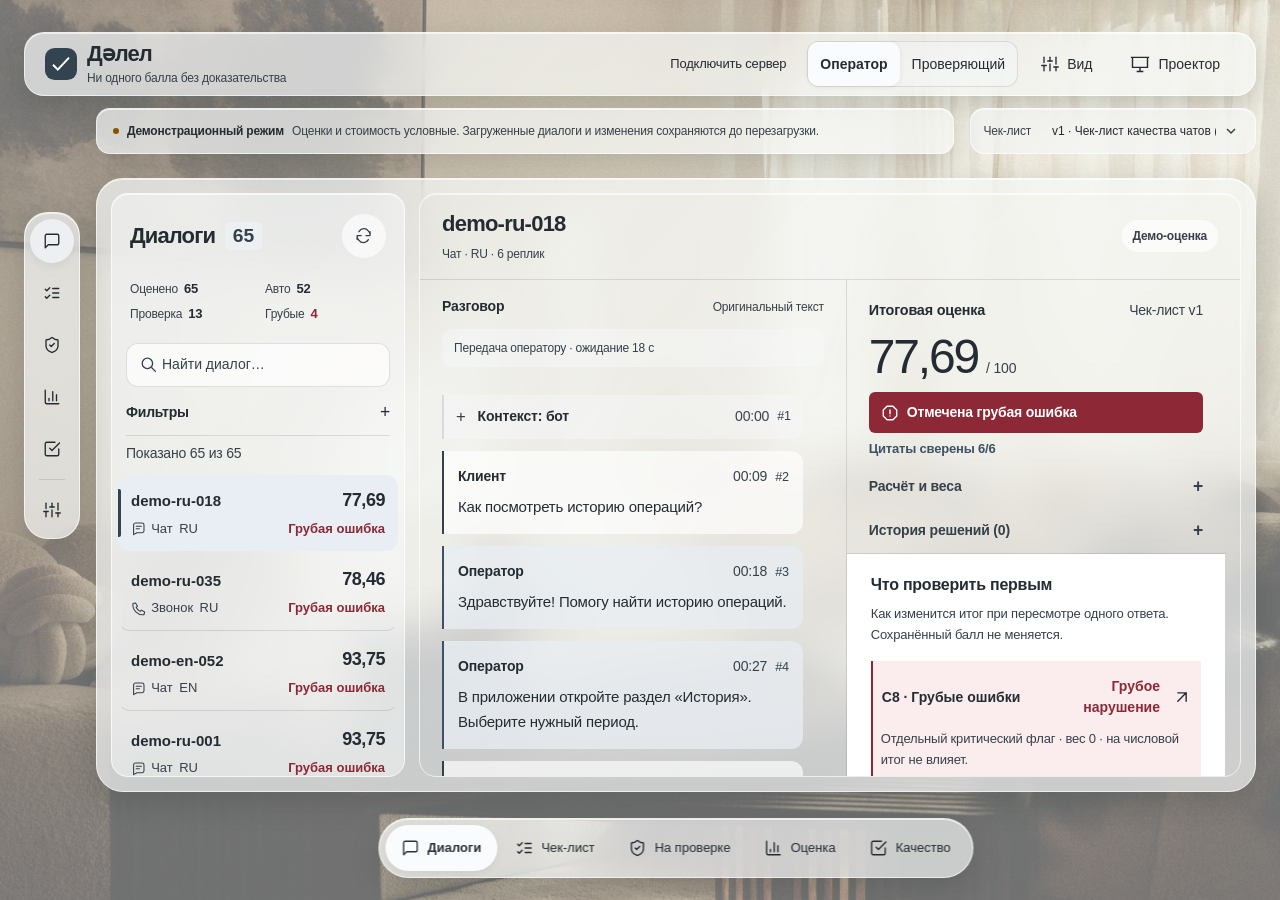
==== web/index.html @ 8ccd54e8 "Дәлел — публичный релиз CQA для Freedom Broker, команда −60HZ.  Co-Authored-By: Claude Opus 5.5 <nor" ====
<!doctype html>
<html lang="ru">
<head>
  <meta charset="utf-8">
  <meta name="viewport" content="width=device-width,initial-scale=1">
  <meta name="theme-color" content="#f4f6f8">
  <title>Дәлел — проверка диалогов</title>
  <link rel="icon" href="data:image/svg+xml,%3Csvg xmlns='http://www.w3.org/2000/svg' viewBox='0 0 32 32'%3E%3Crect width='32' height='32' rx='8' fill='%23334450'/%3E%3Cpath d='M8 16l5 5L24 10' fill='none' stroke='%23ffffff' stroke-width='3'/%3E%3C/svg%3E">
  <link rel="stylesheet" href="./app.css">
  <link rel="stylesheet" href="./css/run-warning.css">
  <link rel="stylesheet" href="./css/glass.css">
  <link rel="stylesheet" href="./css/workspace-polish.css">
</head>
<body style="margin:0">
  <div class="cqa-root">
    <a class="cqa-skip" href="#cqa-workspace">Перейти к диалогам</a>
    <header class="cqa-header">
      <a class="cqa-brand" href="#dialogues" aria-label="Дәлел — диалоги">
        <svg class="cqa-brand-mark" viewBox="0 0 40 40" aria-hidden="true"><rect width="40" height="40" rx="12"/><path d="m10 21 6 6 14-15"/></svg>
        <span><strong>Дәлел</strong><small>Ни одного балла без доказательства</small></span>
      </a>
      <a id="cqa-mode-switch" href="?mode=live">Подключить сервер</a>
      <div class="cqa-header-controls">
        <div class="cqa-role-group" role="group" aria-label="Рабочая роль">
          <button type="button" data-role="operator" aria-pressed="true">Оператор</button>
          <button type="button" data-role="reviewer" aria-pressed="false">Проверяющий</button>
        </div>
        <button class="cqa-projector-toggle cqa-button" id="cqa-projector-toggle" type="button" aria-pressed="false" title="Режим проектора (P)">
          <svg viewBox="0 0 24 24" fill="none" stroke="currentColor" stroke-width="1.7" aria-hidden="true"><path d="M3 4h18v12H3zM12 16v5m-4 0h8M1 4h22"/></svg><span>Проектор</span>
        </button>
      </div>
    </header>
    <div class="cqa-navigation">
      <nav class="cqa-tabs" role="tablist" aria-label="Рабочие разделы">
        <button type="button" role="tab" id="cqa-tab-dialogues" aria-controls="cqa-panel-dialogues" aria-selected="true" tabindex="0" data-tab="dialogues">Диалоги</button>
        <button type="button" role="tab" id="cqa-tab-editor" aria-controls="cqa-panel-editor" aria-selected="false" tabindex="-1" data-tab="editor">Чек-лист</button>
        <button type="button" role="tab" id="cqa-tab-review" aria-controls="cqa-panel-review" aria-selected="false" tabindex="-1" data-tab="review">На проверке</button>
        <button type="button" role="tab" id="cqa-tab-board" aria-controls="cqa-panel-board" aria-selected="false" tabindex="-1" data-tab="board">Оценка</button>
        <button type="button" role="tab" id="cqa-tab-quality" aria-controls="cqa-panel-quality" aria-selected="false" tabindex="-1" data-tab="quality">Качество</button>
      </nav>
      <label class="cqa-version"><span>Чек-лист</span><select id="cqa-version-select" aria-label="Версия чек-листа"><option value="">Загрузка…</option></select></label>
    </div>
    <div class="cqa-mode-strip" id="cqa-mode-strip" role="status"><span class="cqa-mode-dot" aria-hidden="true"></span><strong id="cqa-mode-title">Подготовка рабочего места</strong><span id="cqa-mode-description">Загружаем интерфейс.</span></div>
    <div class="cqa-run-warning" id="cqa-run-warning" role="status" hidden><div><strong id="cqa-run-warning-title"></strong><p id="cqa-run-warning-copy"></p></div><button type="button" id="cqa-run-warning-open">Открыть прогон</button></div>
    <div id="cqa-file-notice" class="cqa-file-notice" hidden><h1>Откройте интерфейс через локальный сервер</h1><p>В папке проекта запустите <code>python3 -m http.server 8080 --directory web</code>, затем откройте <a href="http://localhost:8080">localhost:8080</a>.</p><p>Браузер ограничивает JavaScript-модули при открытии HTML двойным кликом.</p></div>
    <main id="cqa-workspace" class="cqa-workspace" tabindex="-1">
      <section class="cqa-tab-panel cqa-dialogues-layout" id="cqa-panel-dialogues" role="tabpanel" aria-labelledby="cqa-tab-dialogues">
        <aside id="cqa-list" class="cqa-list-mount" aria-label="Список диалогов">
          <div class="cqa-shell-panel-head"><h1>Диалоги</h1><span class="cqa-count" id="cqa-shell-count">—</span></div>
          <div class="cqa-shell-list" id="cqa-shell-list"><p class="cqa-empty-copy">Подготавливаем демонстрационные диалоги.</p></div>
        </aside>
        <div id="cqa-card" class="cqa-card-mount">
          <div class="cqa-welcome">
            <span class="cqa-welcome-icon" aria-hidden="true"><svg viewBox="0 0 48 48" fill="none" stroke="currentColor" stroke-width="1.8"><path d="M10 8h28v32H10zM17 17h14m-14 7h9m-9 7h14"/><path d="m30 25 4 4 8-9"/></svg></span>
            <h2>Каждый вывод начинается с разговора</h2>
            <p>Выберите диалог слева. Здесь появятся транскрипт, оценка по критериям и доказательства.</p>
            <div class="cqa-workflow"><span>Диалог</span><svg viewBox="0 0 24 24" fill="none" stroke="currentColor" aria-hidden="true"><path d="M4 12h16m-6-6 6 6-6 6"/></svg><span>Доказательство</span><svg viewBox="0 0 24 24" fill="none" stroke="currentColor" aria-hidden="true"><path d="M4 12h16m-6-6 6 6-6 6"/></svg><span>Решение</span></div>
          </div>
        </div>
      </section>
      <section class="cqa-tab-panel" id="cqa-panel-editor" role="tabpanel" aria-labelledby="cqa-tab-editor" hidden><div id="cqa-editor"><p class="cqa-empty-copy">Загрузка чек-листа…</p></div></section>
      <section class="cqa-tab-panel" id="cqa-panel-review" role="tabpanel" aria-labelledby="cqa-tab-review" hidden><div id="cqa-review"><p class="cqa-empty-copy">Загрузка обращений…</p></div></section>
      <section class="cqa-tab-panel" id="cqa-panel-board" role="tabpanel" aria-labelledby="cqa-tab-board" hidden><div id="cqa-board"><p class="cqa-empty-copy">Загрузка оценки…</p></div></section>
      <section class="cqa-tab-panel" id="cqa-panel-quality" role="tabpanel" aria-labelledby="cqa-tab-quality" hidden><div id="cqa-quality"><p class="cqa-empty-copy">Загрузка замеров…</p></div></section>
    </main>
    <footer class="cqa-footer"><span>Контроль качества диалогов</span><span id="cqa-shortcut-hint">P — проектор · 1–5 — разделы</span></footer>
    <div id="cqa-announcer" class="cqa-visually-hidden" aria-live="polite" aria-atomic="true"></div>
    <div id="cqa-toast" class="cqa-toast" role="status" hidden></div>
    <noscript><p class="cqa-file-notice">Для работы интерфейса включите JavaScript.</p></noscript>
  </div>
  <script>
    window.CQA_CONFIG = {
      // ?mode=live -> server, ?mode=demo|mock -> demo data; no mode -> core.js probes ./api/health and picks live when the server answers
      mock: (m => m === 'live' ? false : (m ? true : undefined))(new URLSearchParams(location.search).get('mode')),
      mockBase: new URLSearchParams(location.search).get('fixtures') === '1' ? './mocks/' : null,
      modules: ['list', 'card', 'audio', 'weights', 'review', 'board', 'editor', 'quality'],
      ...window.CQA_CONFIG
    };
    if (location.protocol === 'file:') {
      document.getElementById('cqa-file-notice').hidden = false;
      document.getElementById('cqa-workspace').hidden = true;
      document.getElementById('cqa-mode-title').textContent = 'Нужен локальный сервер';
      document.getElementById('cqa-mode-description').textContent = 'Команда запуска приведена ниже.';
    } else {
      var entryModule = new URLSearchParams(location.search).get('label') === '1' ? './js/labeling.js' : './js/core.js';
      Promise.resolve().then(async function () {
        if (new URLSearchParams(location.search).has('data')) {
          var embedded = await Promise.all([import('./dynamics/bootstrap.js'), import('./dynamics/deployment.js')]);
          embedded[0].applyBootstrap(window, embedded[1].deployment);
        }
        var module = await import(entryModule);
        return module.boot();
      }).catch(function () {
        document.getElementById('cqa-mode-title').textContent = 'Интерфейс не загрузился';
        document.getElementById('cqa-mode-description').textContent = 'Проверьте конфигурацию встраивания или файлы интерфейса и обновите страницу.';
      });
    }
  </script>
</body>
</html>
---- web/app.css ----
.cqa-root {
  --brand: #8be145; --brand-ink: #17330e; --brand-hover: #79d334; --brand-soft: #ecf8e3;
  --surface: #ffffff; --surface-raised: #ffffff; --surface-subtle: #f6f7f6; --surface-muted: #eef1ef;
  --ink: #202824; --muted: #58635d; --line: #dfe4e1; --line-strong: #849188;
  --yes: #256445; --yes-bg: #e7f3eb; --no: #aa3038; --no-bg: #fbecee;
  --partial: #865400; --partial-bg: #fff2d5; --na: #57626c; --na-bg: #edf0f3;
  --critical: #8d2936; --critical-bg: #fbecee; --focus: #286343; --focus-soft: #e7f3eb;
  --disputed: #526259; --reviewed: var(--yes); --context: var(--surface-muted); --ok: var(--yes); --fail: var(--no);
  --selection: var(--brand-soft); --surface-alt: var(--surface-subtle);
  --yes-soft: var(--yes-bg); --no-soft: var(--no-bg); --partial-soft: var(--partial-bg); --critical-soft: var(--critical-bg);
  --font: -apple-system, BlinkMacSystemFont, "Segoe UI", "Noto Sans", sans-serif;
  --shadow-small: 0 1px 4px #202c3718;
  --radius: 8px; --radius-sm: 6px; --shadow: 0 8px 28px #202c3712;
  box-sizing: border-box; min-width: 0; max-width: 100%; min-height: 100vh; color: var(--ink); background: var(--surface-subtle);
  font: 16px/1.5 var(--font); font-variant-numeric: tabular-nums; -webkit-font-smoothing: antialiased;
  display: flex; flex-direction: column; isolation: isolate;
}
.cqa-root *, .cqa-root *::before, .cqa-root *::after { box-sizing: border-box; }
.cqa-root [hidden] { display: none !important; }
.cqa-root button, .cqa-root input, .cqa-root select, .cqa-root textarea { font: inherit; color: inherit; }
.cqa-root button, .cqa-root select { min-height: 44px; }
.cqa-root button { cursor: pointer; }
.cqa-root button:disabled { cursor: not-allowed; opacity: .6; }
.cqa-root a { color: var(--focus); }
.cqa-root :focus-visible { outline: 3px solid var(--focus); outline-offset: 3px; }
.cqa-root h1, .cqa-root h2, .cqa-root h3, .cqa-root p { margin-top: 0; }
.cqa-root h1 { font-size: 1.5rem; line-height: 1.25; letter-spacing: -.025em; }
.cqa-root h2 { font-size: 1.375rem; line-height: 1.3; letter-spacing: -.02em; }
.cqa-root svg { flex-shrink: 0; }
.cqa-root .cqa-header { display: flex; align-items: center; justify-content: space-between; gap: 16px; padding: 6px 20px; background: var(--surface-subtle); }
.cqa-root .cqa-brand { display: flex; align-items: center; gap: 10px; color: var(--ink); text-decoration: none; min-width: 0; min-height: 44px; }
.cqa-root .cqa-brand-mark { width: 32px; height: 32px; }
.cqa-root .cqa-brand-mark rect { fill: var(--brand); }
.cqa-root .cqa-brand-mark path { stroke: var(--brand-ink); stroke-width: 2.5; fill: none; }
.cqa-root .cqa-brand strong { display: block; font-size: 22px; line-height: 1.15; letter-spacing: -.035em; }
.cqa-root .cqa-brand small { display: block; font-size: 11px; color: var(--muted); margin-top: 2px; }
.cqa-root .cqa-header-controls { display: flex; flex-wrap: wrap; align-items: center; gap: 12px; min-width: 0; }
.cqa-root .cqa-role-group { display: flex; padding: 0; border: 1px solid var(--line); border-radius: 7px; background: var(--surface-subtle); }
.cqa-root .cqa-role-group button { border: 0; border-radius: 7px; background: transparent; padding: 8px 15px; color: var(--muted); font-size: 14px; }
.cqa-root .cqa-role-group button[aria-pressed="true"] { background: var(--surface); color: var(--ink); box-shadow: var(--shadow-small); font-weight: 600; }
.cqa-root .cqa-button { display: inline-flex; align-items: center; justify-content: center; gap: 8px; border: 1px solid var(--line); border-radius: 8px; padding: 8px 14px; background: var(--surface); font-weight: 550; font-size: 14px; }
.cqa-root .cqa-button:hover { background: var(--surface-subtle); }
.cqa-root .cqa-button svg { width: 20px; height: 20px; }
.cqa-root .cqa-button[aria-pressed="true"] { border-color: var(--brand-ink); background: var(--brand-soft); }
.cqa-root .cqa-button-primary { background: var(--brand); border-color: transparent; color: var(--brand-ink); }
.cqa-root .cqa-button-primary:hover { background: var(--brand-hover); }
.cqa-root .cqa-navigation { display: flex; align-items: center; justify-content: space-between; gap: 20px; padding: 0 20px; background: var(--surface-subtle); border-bottom: 1px solid var(--line); }
.cqa-root .cqa-tabs { display: flex; gap: 24px; min-width: 0; }
.cqa-root .cqa-tabs button { border: 0; border-bottom: 2px solid transparent; background: transparent; padding: 8px 1px; color: var(--muted); font-size: 14px; white-space: nowrap; }
.cqa-root .cqa-tabs button[aria-selected="true"] { border-bottom-color: var(--brand-ink); color: var(--ink); font-weight: 650; }
.cqa-root .cqa-version { display: flex; align-items: center; gap: 10px; color: var(--muted); font-size: 13px; min-width: 0; }
.cqa-root .cqa-version select { width: 250px; max-width: 100%; min-width: 0; background: transparent; border: 1px solid transparent; border-radius: 6px; padding: 6px 28px 6px 10px; color: var(--ink); font-size: 13px; }
.cqa-root .cqa-version select:hover { background: var(--surface); border-color: var(--line); }
.cqa-root .cqa-mode-strip { padding: 5px 20px; display: flex; flex-wrap: wrap; gap: 4px 10px; align-items: center; font-size: 12px; color: var(--muted); border-bottom: 1px solid var(--line); background: var(--surface); }
.cqa-root .cqa-mode-strip strong { font-weight: 600; color: var(--ink); }
.cqa-root #cqa-mode-description { min-width: 0; overflow-wrap: anywhere; }
.cqa-root #cqa-mode-switch { display: inline-flex; align-items: center; justify-content: center; min-height: 44px; margin-left: auto; padding: 6px 10px; border: 1px solid transparent; border-radius: 6px; color: var(--muted); font-size: 13px; font-weight: 550; text-decoration: none; }
.cqa-root #cqa-mode-switch:hover { background: var(--brand-soft); }
.cqa-root .cqa-mode-dot { width: 6px; height: 6px; border-radius: 50%; background: var(--partial); }
.cqa-root[data-mode="live"] .cqa-mode-dot { background: var(--yes); }
.cqa-root .cqa-workspace { width: 100%; flex: 1; outline: none; }
.cqa-root .cqa-dialogues-layout { display: grid; grid-template-columns: 336px minmax(0, 1fr); min-height: 0; }
.cqa-root .cqa-list-mount { background: var(--surface-subtle); border-right: 1px solid var(--line); min-width: 0; }
.cqa-root .cqa-card-mount { min-width: 0; }
.cqa-root .cqa-shell-panel-head { display: flex; align-items: center; gap: 9px; padding: 24px 22px 17px; }
.cqa-root .cqa-shell-panel-head h1 { margin: 0; font-size: 18px; }
.cqa-root .cqa-count { font-size: 12px; color: var(--muted); background: var(--surface-muted); padding: 2px 7px; border-radius: 6px; }
.cqa-root .cqa-shell-list { padding: 0 12px 20px; max-height: calc(100vh - 280px); overflow-y: auto; }
.cqa-root .cqa-shell-row { width: 100%; border: 1px solid transparent; background: var(--surface); text-align: left; padding: 13px 11px; border-radius: 8px; display: grid; grid-template-columns: 1fr auto; gap: 3px 12px; }
.cqa-root .cqa-shell-row + .cqa-shell-row { margin-top: 4px; }
.cqa-root .cqa-shell-row:hover { background: var(--surface-subtle); }
.cqa-root .cqa-shell-row[aria-pressed="true"] { background: var(--brand-soft); border-color: var(--brand); }
.cqa-root .cqa-shell-row strong { font-size: 13px; overflow-wrap: anywhere; }
.cqa-root .cqa-shell-row span { font-size: 12px; color: var(--muted); }
.cqa-root .cqa-shell-row b { grid-row: span 2; align-self: center; font-size: 24px; font-weight: 550; letter-spacing: -.035em; }
.cqa-root .cqa-welcome { min-height: 560px; max-width: 620px; margin: 0 auto; padding: 100px 46px 50px; display: flex; flex-direction: column; align-items: flex-start; justify-content: center; }
.cqa-root .cqa-welcome-icon { width: 64px; height: 64px; color: var(--yes); margin-bottom: 24px; }
.cqa-root .cqa-welcome-icon svg { width: 100%; height: 100%; }
.cqa-root .cqa-welcome h2 { font-size: 30px; max-width: 390px; font-weight: 550; line-height: 1.2; letter-spacing: -.045em; }
.cqa-root .cqa-welcome p { max-width: 430px; color: var(--muted); font-size: 15px; line-height: 1.65; }
.cqa-root .cqa-workflow { display: flex; align-items: center; gap: 11px; margin-top: 25px; font-size: 12px; font-weight: 550; color: var(--muted); }
.cqa-root .cqa-workflow svg { width: 18px; height: 18px; }
.cqa-root .cqa-module-placeholder { margin: 28px; padding: 28px; border: 1px solid var(--line); border-radius: 12px; background: var(--surface); max-width: 1000px; }
.cqa-root .cqa-module-placeholder p { color: var(--muted); }
.cqa-root .cqa-empty-copy { color: var(--muted); font-size: 14px; }
.cqa-root .cqa-shell-criteria { list-style: none; padding: 0; margin: 24px 0; }
.cqa-root .cqa-shell-criteria li { padding: 14px 0; display: flex; justify-content: space-between; gap: 20px; border-bottom: 1px solid var(--line); }
.cqa-root .cqa-shell-criteria span { color: var(--muted); white-space: nowrap; }
.cqa-root .cqa-preview { padding: 30px; max-width: 850px; margin: auto; }
.cqa-root .cqa-preview header { display: flex; justify-content: space-between; gap: 20px; margin-bottom: 26px; }
.cqa-root .cqa-preview-score { font-size: 48px; line-height: 1; font-weight: 550; letter-spacing: -.04em; }
.cqa-root .cqa-preview-score small { font-size: 14px; font-weight: 400; color: var(--muted); }
.cqa-root .cqa-preview-message { border-left: 3px solid var(--line); padding: 12px 17px; margin: 12px 0; border-radius: 0 8px 8px 0; background: var(--surface); }
.cqa-root .cqa-preview-message[data-speaker="operator"] { border-color: var(--yes); }
.cqa-root .cqa-preview-message[data-speaker="client"] { border-color: var(--reviewed); }
.cqa-root .cqa-preview-message strong { font-size: 13px; }
.cqa-root .cqa-preview-message time { color: var(--muted); font-size: 12px; margin-left: 12px; }
.cqa-root .cqa-preview-message p { font-size: 15px; margin: 6px 0 0; }
.cqa-root .cqa-footer { padding: 7px 24px; display: flex; justify-content: space-between; gap: 20px; border-top: 1px solid var(--line); color: var(--muted); background: var(--surface); font-size: 11px; }
.cqa-root .cqa-toast { position: fixed; bottom: 30px; right: 30px; max-width: min(420px, calc(100vw - 32px)); border: 1px solid var(--line); border-radius: 10px; background: var(--ink); color: var(--surface); box-shadow: var(--shadow); padding: 16px 20px; z-index: 100; font-size: 14px; }
.cqa-root .cqa-file-notice { margin: 24px; padding: 24px; border: 1px solid var(--line); border-radius: 12px; background: var(--surface); overflow-wrap: anywhere; }
.cqa-root .cqa-visually-hidden, .cqa-root .sr-only { position: absolute; width: 1px; height: 1px; padding: 0; margin: -1px; overflow: hidden; clip: rect(0,0,0,0); white-space: nowrap; border: 0; }
.cqa-root .cqa-skip { position: fixed; top: 12px; left: 12px; z-index: 200; padding: 12px 16px; background: var(--surface); border: 2px solid var(--focus); transform: translateY(-200%); }
.cqa-root .cqa-skip:focus { transform: translateY(0); }
.cqa-root.projector { font-size: 20px; }
.cqa-root.projector .cqa-brand strong { font-size: 26px; }
.cqa-root.projector .cqa-brand small, .cqa-root.projector .cqa-footer { display: none; }
.cqa-root.projector #cqa-mode-switch { display: none; }
.cqa-root.projector .cqa-tabs button, .cqa-root.projector .cqa-role-group button, .cqa-root.projector .cqa-button, .cqa-root.projector .cqa-version select { font-size: 17px; }
.cqa-root.projector .cqa-version, .cqa-root.projector .cqa-mode-strip { font-size: 16px; }
.cqa-root.projector .cqa-header { padding-block: 8px; }
.cqa-root.projector .cqa-preview-score, .cqa-root.projector .cqa-score-total, .cqa-root.projector [data-score-total] { font-size: 96px; }
.cqa-root.projector .cqa-dialogues-layout { grid-template-columns: 336px minmax(0, 1fr); }
.cqa-root.projector .cqa-shell-row strong, .cqa-root.projector .cqa-preview-message p { font-size: 19px; }
@media (min-width: 769px) {
  .cqa-root { height: 100dvh; min-height: 560px; }
  .cqa-root > .cqa-header, .cqa-root > .cqa-navigation, .cqa-root > .cqa-mode-strip, .cqa-root > .cqa-footer { flex-shrink: 0; }
  .cqa-root .cqa-workspace { min-height: 0; overflow: auto; }
  .cqa-root .cqa-dialogues-layout { height: 100%; min-height: 0; overflow: hidden; }
  .cqa-root .cqa-list-mount, .cqa-root .cqa-card-mount { min-height: 0; }
  .cqa-root .cqa-list-mount { overflow: auto; }
  .cqa-root .cqa-card-mount { overflow: hidden; }
}
@media (min-width: 1800px) { .cqa-root .cqa-dialogues-layout { grid-template-columns: 340px minmax(0, 1fr); } }
@media (max-width: 1100px) {
  .cqa-root .cqa-header { padding: 6px 18px; }
  .cqa-root .cqa-navigation { padding: 0 20px; flex-wrap: wrap; gap: 0 16px; }
  .cqa-root .cqa-version { padding: 0; }
  .cqa-root .cqa-mode-strip { padding: 5px 20px; }
  .cqa-root .cqa-dialogues-layout, .cqa-root.projector .cqa-dialogues-layout { grid-template-columns: 320px minmax(0, 1fr); }
  .cqa-root .cqa-brand small { max-width: 210px; }
}
@media (max-width: 768px) {
  .cqa-root .cqa-header { flex-wrap: wrap; gap: 6px 12px; padding: 8px 16px; }
  .cqa-root .cqa-header-controls { width: 100%; display: grid; grid-template-columns: minmax(0, 1fr) 44px; gap: 8px; }
  .cqa-root .cqa-role-group { min-width: 0; }
  .cqa-root .cqa-role-group button { flex: 1; min-width: 0; padding-inline: 6px; }
  .cqa-root .cqa-projector-toggle { width: 44px; min-width: 44px; padding: 8px; }
  .cqa-root .cqa-projector-toggle span { position: absolute; width: 1px; height: 1px; overflow: hidden; clip-path: inset(50%); white-space: nowrap; }
  .cqa-root .cqa-brand small { display: none; }
  .cqa-root .cqa-navigation { padding: 0 16px; }
  .cqa-root .cqa-tabs, .cqa-root.projector .cqa-tabs { display: grid; grid-template-columns: 1fr 1fr 1.35fr 1fr; gap: 0 8px; width: 100%; max-width: 100%; }
  .cqa-root .cqa-tabs button { font-size: 13px; text-align: center; white-space: normal; }
  .cqa-root .cqa-version { width: 100%; justify-content: space-between; border-top: 1px solid var(--line); }
  .cqa-root .cqa-version select { max-width: 75%; width: 75%; }
  .cqa-root .cqa-mode-strip { flex-wrap: wrap; padding: 6px 16px; gap: 3px 8px; }
  .cqa-root #cqa-mode-description { flex-basis: 100%; padding-left: 14px; }
  .cqa-root .cqa-dialogues-layout, .cqa-root.projector .cqa-dialogues-layout { grid-template-columns: minmax(0, 1fr); }
  .cqa-root .cqa-list-mount { border-right: 0; border-bottom: 1px solid var(--line); }
  .cqa-root .cqa-shell-list { max-height: 280px; }
  .cqa-root .cqa-welcome { padding: 44px 24px; min-height: 360px; }
  .cqa-root .cqa-welcome h2 { font-size: 27px; }
  .cqa-root .cqa-workflow { flex-wrap: wrap; gap: 8px; }
  .cqa-root .cqa-module-placeholder { margin: 16px; padding: 20px; }
  .cqa-root .cqa-footer { padding: 12px 16px; }
  .cqa-root #cqa-shortcut-hint { display: none; }
  .cqa-root .cqa-preview { padding: 22px 16px; }
  .cqa-root .cqa-preview header { flex-wrap: wrap; }
  .cqa-root .cqa-preview-message { padding: 12px; }
  .cqa-root.projector .cqa-tabs button { font-size: 14px; }
  .cqa-root.projector .cqa-role-group button { font-size: 16px; }
}
@media (prefers-reduced-motion: reduce) {
  .cqa-root *, .cqa-root *::before, .cqa-root *::after { scroll-behavior: auto !important; animation-duration: .01ms !important; animation-iteration-count: 1 !important; transition-duration: .01ms !important; }
}
---- web/css/run-warning.css ----
.cqa-root .cqa-run-warning {
  display: flex; align-items: center; justify-content: space-between; gap: 16px;
  padding: 12px 20px; background: var(--surface); color: var(--ink);
  border-bottom: 1px solid var(--line); border-left: 4px solid var(--no);
  flex-shrink: 0;
}
.cqa-root .cqa-run-warning[hidden] { display: none; }
.cqa-root .cqa-run-warning p { margin: 4px 0 0; font-size: 14px; }
.cqa-root .cqa-run-warning button {
  min-width: 44px; min-height: 44px; padding: 8px 12px; border: 1px solid var(--line);
  border-radius: 6px; background: var(--surface); color: var(--ink); cursor: pointer; flex-shrink: 0;
}
.cqa-root .cqa-run-warning button:focus-visible { outline: 2px solid var(--focus); outline-offset: 2px; }
@media (max-width: 767px) {
  .cqa-root .cqa-run-warning { align-items: flex-start; flex-direction: column; padding: 12px 16px; gap: 8px; }
  .cqa-root .cqa-tabs, .cqa-root.projector .cqa-tabs { grid-template-columns: repeat(5, minmax(0, 1fr)); gap: 0 4px; }
}
---- web/css/glass.css ----
/* Дәлел — стеклянная тема. Только токены в :root; правила компонентов используют var(--…).
   Материал: surface x opacity + backdrop blur/saturate + inset-кромка + тинт ::before (.12).
   Переменные --gl-blur/--gl-sat/--gl-alpha/--gl-alpha-inner/--gl-edge выставляет js/glass.js. */
:root {
  --gl-base: #e1e5e7;
  --gl-mesh-cream: #f0f3f5;
  --gl-mesh-sand: #d8dee3;
  --gl-mesh-green: #c6d0d8;
  --gl-mesh-mint: #cbd4dc;
  --gl-surface: #f8fafb;
  --gl-tint: #e9edf0;
  --gl-hi: #ffffff;
  --gl-shadow: #1f2c2433;
  --gl-shadow-strong: #1f2c2440;
  --gl-ink: #242c33;
  --gl-muted: #35414a;
  --gl-subtle: #ffffff99;
  --gl-radius-bar: 20px;
  --gl-radius-scene: 27px;
  --gl-radius-panel: 17px;
  --gl-bar-h: 62px;
  --gl-dock-space: 92px;
  --gl-rail-space: 88px;
  --gl-t: 200ms;
  --gl-ease: cubic-bezier(.22, 1, .36, 1);
  /* значения по умолчанию (пресет «Матовое»), если JS не отработал */
  --gl-blur: 22px; --gl-sat: 115%; --gl-alpha: 66%; --gl-alpha-inner: 49%; --gl-edge: 65%;
}

/* ---------- фон и токены темы ---------- */
.cqa-root.gl-theme {
  --ink: var(--gl-ink); --muted: var(--gl-muted); --surface-subtle: var(--gl-subtle);
  --line: color-mix(in srgb, var(--gl-ink) 16%, transparent);
  --line-strong: var(--muted);
  color: var(--ink);
  background:
    radial-gradient(60% 55% at 8% 6%, var(--gl-mesh-green) 0, transparent 70%),
    radial-gradient(55% 60% at 96% 12%, var(--gl-mesh-sand) 0, transparent 70%),
    radial-gradient(60% 60% at 90% 96%, var(--gl-mesh-mint) 0, transparent 72%),
    radial-gradient(50% 50% at 12% 98%, var(--gl-mesh-sand) 0, transparent 70%),
    linear-gradient(160deg, var(--gl-mesh-cream), var(--gl-base));
  background-color: var(--gl-base);
  gap: 10px 12px;
  padding: 8px 8px 12px;
}

/* ---------- материал стекла ---------- */
.cqa-root.gl-theme :where(.cqa-header, .cqa-mode-strip, .cqa-workspace, .cqa-tabs, .cqa-navigation .cqa-version) { position: relative; }
.cqa-root.gl-theme :is(.cqa-header, .cqa-mode-strip, .cqa-workspace, .cqa-tabs, .gl-rail, .gl-popover, .cqa-navigation .cqa-version) {
  isolation: isolate;
  background: color-mix(in srgb, var(--gl-surface) var(--gl-alpha), transparent);
  -webkit-backdrop-filter: blur(var(--gl-blur)) saturate(var(--gl-sat));
  backdrop-filter: blur(var(--gl-blur)) saturate(var(--gl-sat));
  border: 1px solid color-mix(in srgb, var(--gl-hi) var(--gl-edge), transparent);
  box-shadow: inset 0 1px 0 color-mix(in srgb, var(--gl-hi) var(--gl-edge), transparent), 0 10px 30px var(--gl-shadow);
}
.cqa-root.gl-theme :is(.cqa-header, .cqa-mode-strip, .cqa-workspace, .cqa-tabs, .gl-rail, .gl-popover, .cqa-navigation .cqa-version)::before {
  content: ""; position: absolute; inset: 0; z-index: -1; border-radius: inherit; pointer-events: none;
  background: linear-gradient(135deg, var(--gl-tint), transparent 62%); opacity: .12;
}
/* вложенные панели: мягче, чтобы не копить непрозрачность */
.cqa-root.gl-theme :is(.cqa-list-mount, .cqa-card-mount) {
  position: relative; isolation: isolate; border: 1px solid color-mix(in srgb, var(--gl-hi) var(--gl-edge), transparent);
  border-radius: var(--gl-radius-panel);
  background: color-mix(in srgb, var(--gl-surface) var(--gl-alpha-inner), transparent);
  -webkit-backdrop-filter: blur(calc(var(--gl-blur) * .6)) saturate(var(--gl-sat));
  backdrop-filter: blur(calc(var(--gl-blur) * .6)) saturate(var(--gl-sat));
  box-shadow: inset 0 1px 0 color-mix(in srgb, var(--gl-hi) var(--gl-edge), transparent);
}

/* ---------- верхняя панель 62px r20 ---------- */
.cqa-root.gl-theme .cqa-header { min-height: var(--gl-bar-h); border-radius: var(--gl-radius-bar); padding: 6px 12px; }
.cqa-root.gl-theme .cqa-brand strong { font-family: Georgia, "Times New Roman", serif; font-weight: 700; }
.cqa-root.gl-theme .cqa-brand small { color: var(--muted); }
.cqa-root.gl-theme .cqa-role-group { border-radius: 999px; padding: 2px; background: color-mix(in srgb, var(--gl-surface) 55%, transparent); border-color: var(--line); }
.cqa-root.gl-theme .cqa-role-group button { border-radius: 999px; color: var(--ink); transition: transform var(--gl-t) var(--gl-ease), opacity var(--gl-t) var(--gl-ease); }
.cqa-root.gl-theme .cqa-role-group button[aria-pressed="true"] { background: var(--surface); box-shadow: var(--shadow-small); }
.cqa-root.gl-theme .cqa-button { border-radius: 999px; background: color-mix(in srgb, var(--gl-surface) 70%, transparent); border-color: var(--line); color: var(--ink); transition: transform var(--gl-t) var(--gl-ease); }
.cqa-root.gl-theme .cqa-button:hover { background: var(--surface); }
.cqa-root.gl-theme .cqa-button:active { transform: scale(.97); }
.cqa-root.gl-theme .cqa-button[aria-pressed="true"] { background: var(--brand-soft); border-color: var(--brand-ink); }
.cqa-root.gl-theme .cqa-button-primary { background: var(--brand); color: var(--brand-ink); border-color: var(--brand-ink); }
.cqa-root.gl-theme #cqa-mode-switch { color: var(--ink); border-color: var(--line); background: color-mix(in srgb, var(--gl-surface) 55%, transparent); border-radius: 999px; }

/* ---------- строка режима и версия чек-листа ---------- */
.cqa-root.gl-theme .cqa-navigation { padding: 0; border: 0; background: transparent; flex-wrap: nowrap; }
.cqa-root.gl-theme .cqa-navigation .cqa-version { padding: 0 6px 0 14px; border-radius: 999px; color: var(--muted); }
.cqa-root.gl-theme .cqa-version select { color: var(--ink); }
.cqa-root.gl-theme .cqa-mode-strip { border-radius: 999px; padding: 0 14px; min-height: 46px; border-bottom: 1px solid color-mix(in srgb, var(--gl-hi) var(--gl-edge), transparent); color: var(--muted); }
.cqa-root.gl-theme .cqa-mode-strip strong { color: var(--ink); }

/* ---------- сцена r27 ---------- */
.cqa-root.gl-theme .cqa-workspace { border-radius: var(--gl-radius-scene); padding: 12px; }
.cqa-root.gl-theme .cqa-dialogues-layout { gap: 12px; }
.cqa-root.gl-theme .cqa-list-mount { border-right: 1px solid color-mix(in srgb, var(--gl-hi) var(--gl-edge), transparent); }
.cqa-root.gl-theme .cqa-card-mount { overflow: hidden; }
.cqa-root.gl-theme .cqa-shell-row { background: color-mix(in srgb, var(--gl-surface) 85%, transparent); }
.cqa-root.gl-theme .cqa-shell-row[aria-pressed="true"] { background: var(--brand-soft); border-color: var(--brand-ink); }
.cqa-root.gl-theme .cqa-footer { background: transparent; border: 0; color: var(--muted); padding: 4px 12px; }
.cqa-root.gl-theme .cqa-toast { background: var(--ink); color: var(--surface); }

/* ---------- навигация: сегмент на узких экранах ---------- */
.cqa-root.gl-theme .cqa-tabs { border-radius: 999px; padding: 4px; gap: 4px; display: grid; grid-template-columns: repeat(5, minmax(0, 1fr)); width: 100%; }
.cqa-root.gl-theme .cqa-tabs button {
  display: flex; flex-direction: column; align-items: center; justify-content: center; gap: 2px; min-height: 52px;
  border: 0; border-radius: 999px; padding: 6px 4px; font-size: 12px; line-height: 1.15; color: var(--ink); text-align: center; white-space: normal;
  transition: transform var(--gl-t) var(--gl-ease), opacity var(--gl-t) var(--gl-ease);
}
.cqa-root.gl-theme .cqa-tabs button:active { transform: scale(.97); }
.cqa-root.gl-theme .cqa-tabs button[aria-selected="true"] { background: var(--brand); color: var(--brand-ink); font-weight: 650; box-shadow: inset 0 0 0 1.5px var(--brand-ink); }
.cqa-root.gl-theme .gl-icon { width: 20px; height: 20px; }

/* ---------- поповер «Вид» ---------- */
.cqa-root.gl-theme .gl-popover {
  position: fixed; z-index: 60; top: 78px; right: 12px; left: 12px; margin-inline: auto; width: auto; max-width: 360px; max-height: calc(100dvh - 96px); overflow: auto;
  border-radius: var(--gl-radius-scene); padding: 16px; display: grid; gap: 12px;
  background: color-mix(in srgb, var(--gl-surface) 97%, transparent);
  animation: gl-pop var(--gl-t) var(--gl-ease);
}
.cqa-root.gl-theme .gl-popover-head { display: flex; align-items: center; justify-content: space-between; gap: 8px; }
.cqa-root.gl-theme .gl-popover-title { margin: 0; font-size: 17px; }
.cqa-root.gl-theme .gl-icon-button, .cqa-root.gl-theme .gl-rail-button { display: inline-flex; align-items: center; justify-content: center; width: 44px; height: 44px; padding: 0; border: 1px solid transparent; border-radius: 14px; background: transparent; color: var(--ink); transition: transform var(--gl-t) var(--gl-ease), opacity var(--gl-t) var(--gl-ease); }
.cqa-root.gl-theme .gl-icon-button:hover, .cqa-root.gl-theme .gl-rail-button:hover { background: var(--surface); border-color: var(--line); }
.cqa-root.gl-theme .gl-icon-button:active, .cqa-root.gl-theme .gl-rail-button:active { transform: scale(.95); }
.cqa-root.gl-theme .gl-rail-button[aria-pressed="true"], .cqa-root.gl-theme .gl-rail-button[aria-expanded="true"] { background: var(--brand-soft); border-color: var(--brand-ink); }
.cqa-root.gl-theme .gl-presets { display: grid; grid-template-columns: repeat(3, minmax(0, 1fr)); gap: 6px; }
.cqa-root.gl-theme .gl-preset, .cqa-root.gl-theme .gl-reset { min-height: 44px; padding: 6px 8px; border: 1px solid var(--line); border-radius: 12px; background: var(--surface); color: var(--ink); font-size: 14px; transition: transform var(--gl-t) var(--gl-ease); }
.cqa-root.gl-theme .gl-preset:active, .cqa-root.gl-theme .gl-reset:active { transform: scale(.97); }
.cqa-root.gl-theme .gl-preset[aria-pressed="true"] { background: var(--brand); border-color: var(--brand-ink); color: var(--brand-ink); font-weight: 650; }
.cqa-root.gl-theme .gl-slider { display: grid; gap: 2px; font-size: 14px; }
.cqa-root.gl-theme .gl-slider-head { display: flex; justify-content: space-between; gap: 8px; }
.cqa-root.gl-theme .gl-slider output { color: var(--muted); font-variant-numeric: tabular-nums; }
.cqa-root.gl-theme .gl-slider input[type="range"] { width: 100%; height: 44px; margin: 0; accent-color: var(--focus); background: transparent; }
.cqa-root.gl-theme .gl-popover-note { margin: 0; font-size: 12px; color: var(--muted); }

/* ---------- фокус ---------- */
.cqa-root.gl-theme :is(button, a, select, input, summary, [tabindex]):focus-visible { outline: 3px solid var(--focus); outline-offset: 2px; box-shadow: 0 0 0 5px var(--gl-surface); }

/* ---------- рейка скрыта по умолчанию ---------- */
.cqa-root.gl-theme .gl-rail { display: none; }

/* ---------- >= 700px: сетка, док-пилюля внизу, поповер справа ---------- */
@media (min-width: 700px) {
  .cqa-root.gl-theme {
    display: grid; grid-template-columns: minmax(0, 1fr) auto; grid-template-rows: auto auto auto auto; align-content: start;
    padding: 12px 16px calc(var(--gl-dock-space) + env(safe-area-inset-bottom, 0px));
  }
  .cqa-root.gl-theme > .cqa-header { grid-column: 1 / -1; grid-row: 1; }
  .cqa-root.gl-theme > .cqa-mode-strip { grid-column: 1; grid-row: 2; }
  .cqa-root.gl-theme > .cqa-navigation { grid-column: 2; grid-row: 2; align-self: stretch; }
  .cqa-root.gl-theme > .cqa-workspace { grid-column: 1 / -1; grid-row: 3; }
  .cqa-root.gl-theme > .cqa-footer { display: none; }
  .cqa-root.gl-theme .cqa-navigation .cqa-version { min-height: 46px; }
  .cqa-root.gl-theme .cqa-navigation .cqa-tabs {
    position: fixed; z-index: 50; left: 50%; bottom: calc(16px + env(safe-area-inset-bottom, 0px)); transform: translateX(-50%);
    display: flex; width: auto; max-width: calc(100vw - 24px); padding: 6px; gap: 4px;
    background: color-mix(in srgb, var(--gl-surface) var(--gl-alpha), transparent);
  }
  .cqa-root.gl-theme .cqa-navigation .cqa-tabs button { flex-direction: row; gap: 8px; min-height: 48px; padding: 0 18px; font-size: 15px; white-space: nowrap; }
  .cqa-root.gl-theme .gl-popover { left: auto; right: 16px; width: 340px; }
  .cqa-root.gl-theme .cqa-toast { bottom: calc(var(--gl-dock-space) + 8px); right: 20px; }
  .cqa-root.gl-theme .cqa-header { padding: 6px 14px; }
}
@media (min-width: 769px) {
  .cqa-root.gl-theme { grid-template-rows: auto auto minmax(0, 1fr); height: 100dvh; min-height: 560px; }
  .cqa-root.gl-theme > .cqa-workspace { min-height: 0; overflow: auto; }
}
@media (min-width: 1100px) {
  .cqa-root.gl-theme { padding-left: calc(var(--gl-rail-space) + 8px); }
  .cqa-root.gl-theme .gl-rail {
    display: flex; flex-direction: column; gap: 6px; position: fixed; z-index: 45; left: 16px; top: calc(12px + var(--gl-bar-h) + 12px);
    padding: 8px; border-radius: var(--gl-radius-bar); width: 60px;
  }
  .cqa-root.gl-theme .gl-view-toggle { display: none; }
  .cqa-root.gl-theme .gl-popover { top: calc(12px + var(--gl-bar-h) + 12px); left: 88px; right: auto; margin: 0; }
  .cqa-root.projector.gl-theme .cqa-navigation .cqa-tabs button { font-size: 17px; }
}

/* ---------- < 700px: сегмент-навигация сверху ---------- */
@media (max-width: 699px) {
  .cqa-root.gl-theme { padding: 8px 8px 12px; }
  .cqa-root.gl-theme .cqa-header { border-radius: var(--gl-radius-bar); }
  .cqa-root.gl-theme .cqa-header-controls { grid-template-columns: minmax(0, 1fr) 44px 44px; }
  .cqa-root.gl-theme .gl-view-toggle { width: 44px; min-width: 44px; padding: 8px; }
  .cqa-root.gl-theme .gl-view-toggle span { position: absolute; width: 1px; height: 1px; overflow: hidden; clip-path: inset(50%); white-space: nowrap; }
  .cqa-root.gl-theme .cqa-navigation { display: grid; gap: 8px; }
  .cqa-root.gl-theme .cqa-navigation .cqa-version { width: 100%; border-top: 1px solid color-mix(in srgb, var(--gl-hi) var(--gl-edge), transparent); padding: 4px 8px 4px 14px; }
  .cqa-root.gl-theme .cqa-mode-strip { border-radius: var(--gl-radius-panel); padding: 6px 12px; }
  .cqa-root.gl-theme .cqa-workspace { border-radius: var(--gl-radius-bar); padding: 8px; }
  .cqa-root.gl-theme .cqa-footer { padding: 8px 12px; }
  .cqa-root.gl-theme .gl-popover { top: 70px; }
}

/* ---------- режим проектора: плотнее, крупнее цели ---------- */
.cqa-root.gl-theme.projector { --gl-shadow: var(--gl-shadow-strong); }
.cqa-root.gl-theme.projector .cqa-brand strong { font-size: 28px; }

/* ---------- движение ---------- */
@keyframes gl-pop { from { opacity: 0; transform: translateY(-6px); } to { opacity: 1; transform: none; } }
@media (prefers-reduced-motion: reduce) {
  .cqa-root.gl-theme *, .cqa-root.gl-theme *::before { animation: none !important; transition: none !important; }
}

/* ---------- фолбэк без backdrop-filter: сплошная поверхность ---------- */
@supports not ((backdrop-filter: blur(1px)) or (-webkit-backdrop-filter: blur(1px))) {
  .cqa-root.gl-theme :is(.cqa-header, .cqa-mode-strip, .cqa-workspace, .cqa-tabs, .gl-rail, .gl-popover, .cqa-navigation .cqa-version, .cqa-list-mount, .cqa-card-mount),
  .cqa-root.gl-theme .cqa-navigation .cqa-tabs { background: var(--gl-surface); }
  .cqa-root.gl-theme :is(.cqa-list-mount, .cqa-card-mount) { background: var(--surface-subtle); }
}
/* повышенная контрастность ОС: сплошные поверхности */
@media (prefers-contrast: more) {
  .cqa-root.gl-theme :is(.cqa-header, .cqa-mode-strip, .cqa-workspace, .cqa-tabs, .gl-rail, .gl-popover, .cqa-navigation .cqa-version),
  .cqa-root.gl-theme .cqa-navigation .cqa-tabs { background: var(--gl-surface); -webkit-backdrop-filter: none; backdrop-filter: none; }
}
---- web/css/workspace-polish.css ----
/* Adjustable Glass Workspace reference, adapted to the real Дәлел shell.
   Photo lives locally; no third-party requests or customer data in the backdrop. */
:root {
  --ws-select-arrow: url("data:image/svg+xml,%3Csvg xmlns='http://www.w3.org/2000/svg' viewBox='0 0 16 16' fill='none' stroke='%23334450' stroke-width='1.5'%3E%3Cpath d='m4 6 4 4 4-4'/%3E%3C/svg%3E");
  --ws-brand: #334450;
  --ws-brand-ink: #ffffff;
  --ws-brand-hover: #283945;
  --ws-brand-soft: #e8edf2;
  --ws-positive: #3d5364;
  --ws-positive-bg: #e8eef3;
  --ws-focus: #3b5a73;
  --ws-muted-surface: #edf0f2;
  --ws-room-shade: #e7ebee7a;
  --ws-stage-shadow: #24372e24;
  --ws-stage-soft-shadow: #24372e10;
  --ws-popover-shadow: #1a302b33;
  --ws-nav-active: #fafbfc;
  --ws-nav-ink: #28323c;
  --ws-hover: #ffffff66;
  --ws-control: #ffffffa8;
  --ws-panel-line: #ffffffa6;
  --ws-panel-soft: #f8fafb63;
  --ws-rail-current: #f0f3f6de;
  --ws-room-fallback: #d4d8da;
  --ws-rail-left: max(24px, calc((100vw - 1320px) / 2));
  --ws-outer-right: max(24px, calc((100vw - 1320px) / 2));
}
.cqa-root.gl-theme {
  position: relative;
  overflow-x: clip;
  background: var(--ws-room-fallback);
  letter-spacing: -.012em;
  gap: 12px;
  padding: 12px;
  --brand: var(--ws-brand);
  --brand-ink: var(--ws-brand-ink);
  --brand-hover: var(--ws-brand-hover);
  --brand-soft: var(--ws-brand-soft);
  --yes: var(--ws-positive);
  --yes-bg: var(--ws-positive-bg);
  --focus: var(--ws-focus);
  --focus-soft: var(--ws-positive-bg);
  --surface-muted: var(--ws-muted-surface);
  --surface-subtle: var(--ws-panel-soft);
  --line: color-mix(in srgb, var(--gl-ink) 13%, transparent);
  --line-strong: var(--gl-muted);
  --radius: 14px;
  --radius-sm: 10px;
  --gl-t: 200ms;
}
.cqa-root.gl-theme::before {
  content: '';
  position: fixed;
  inset: 0;
  z-index: -2;
  pointer-events: none;
  background: linear-gradient(var(--ws-room-shade), var(--ws-room-shade)), url('../assets/workspace-room.jpg') center 56% / cover no-repeat;
  background-color: var(--ws-room-fallback);
  filter: saturate(.6);
}
.cqa-root.gl-theme :is(.cqa-header, .cqa-workspace, .cqa-tabs, .gl-rail) {
  box-shadow: inset 0 1px 0 color-mix(in srgb, var(--gl-hi) var(--gl-edge), transparent), inset 0 0 0 1px color-mix(in srgb, var(--gl-hi) 22%, transparent), 0 20px 52px -25px var(--ws-stage-shadow);
}
.cqa-root.gl-theme .cqa-header { padding: 8px 16px; gap: 10px; }
.cqa-root.gl-theme .cqa-brand { gap: 10px; }
.cqa-root.gl-theme .cqa-brand strong { font-family: var(--font); font-weight: 650; font-size: 22px; letter-spacing: -.045em; }
.cqa-root.gl-theme .cqa-brand small { font-size: 12px; }
.cqa-root.gl-theme .cqa-brand-mark { width: 32px; height: 32px; }
.cqa-root.gl-theme .cqa-header-controls { gap: 8px; }
.cqa-root.gl-theme .cqa-role-group { padding: 0; border-radius: 12px; border-color: var(--line); background: var(--ws-panel-soft); }
.cqa-root.gl-theme .cqa-role-group button { padding-inline: 12px; border-radius: 10px; font-weight: 500; }
.cqa-root.gl-theme .cqa-role-group button[aria-pressed='true'] { background: var(--ws-nav-active); font-weight: 600; }
.cqa-root.gl-theme .cqa-button { border-radius: 12px; background: transparent; border-color: transparent; font-weight: 500; }
.cqa-root.gl-theme .cqa-button:hover { background: var(--ws-hover); }
.cqa-root.gl-theme .cqa-button-primary { background: var(--brand); color: var(--brand-ink); border-color: var(--brand); }
.cqa-root.gl-theme .cqa-button-primary:hover { background: var(--brand-hover); }
.cqa-root.gl-theme .cq-list-row.is-selected::before { background: var(--ws-brand); }
.cqa-root.gl-theme .cq-list-row.is-selected .cq-list-open-icon { color: var(--ws-brand); }
.cqa-root.gl-theme .cqa-ed__btn--accent { color: var(--ws-brand); border-color: var(--ws-brand); background: var(--brand-soft); }
.cqa-root.gl-theme .cqa-ed__version[aria-current='true'] { border-color: var(--ws-brand); box-shadow: inset 0 0 0 1px var(--ws-brand); }

.cqa-root.gl-theme #cqa-mode-switch { background: transparent; border-color: transparent; border-radius: 12px; font-weight: 500; }
.cqa-root.gl-theme #cqa-mode-switch:hover { background: var(--ws-hover); }
.cqa-root.gl-theme .cqa-mode-strip { padding: 8px 16px; min-height: 44px; border-radius: 14px; gap: 3px 8px; align-content: center; font-size: 12px; box-shadow: inset 0 1px 0 var(--ws-panel-line); }
.cqa-root.gl-theme .cqa-navigation .cqa-version { padding-inline: 12px 6px; min-height: 44px; border-radius: 14px; font-size: 12px; box-shadow: inset 0 1px 0 var(--ws-panel-line); }
.cqa-root.gl-theme .cqa-version select { width: 208px; font-size: 12px; }
/* WebKit's native menu control can ignore min-height; use its accessible picker
   with custom chrome, keeping the select itself as a real 44px touch target. */
.cqa-root.gl-theme select:not([multiple]) {
  -webkit-appearance: none; appearance: none; height: 44px; min-height: 44px;
  background-image: var(--ws-select-arrow); background-position: right 9px center;
  background-repeat: no-repeat; background-size: 16px; padding-right: 32px;
}
.cqa-root.gl-theme .cqa-workspace { padding: 14px; }
.cqa-root.gl-theme .cqa-dialogues-layout { gap: 14px; }
.cqa-root.gl-theme :is(.cqa-list-mount, .cqa-card-mount) { background: color-mix(in srgb, var(--gl-surface) var(--gl-alpha-inner), transparent); backdrop-filter: none; -webkit-backdrop-filter: none; overflow: hidden; }
.cqa-root.gl-theme :is(.cq-list, .cqa-card) { background: transparent; }
.cqa-root.gl-theme .cq-list-heading { padding: 20px 18px 10px; }
.cqa-root.gl-theme .cq-list-heading h2 { font-size: 22px; font-weight: 550; letter-spacing: -.04em; }
.cqa-root.gl-theme .cq-list-heading p { font-size: 12px; line-height: 1.5; margin-top: 6px; }
.cqa-root.gl-theme .cq-list-refresh { border-radius: 50%; border-color: transparent; background: var(--ws-control); }
.cqa-root.gl-theme .cq-list-stats { padding-block: 12px; margin-inline: 18px; border-top: 0; }
.cqa-root.gl-theme .cq-list-stats strong { font-weight: 500; font-size: 23px; margin-top: 5px; }
.cqa-root.gl-theme .cq-list-stats span { font-size: 12px; }
.cqa-root.gl-theme .cq-list-demo { font-size: 12px; margin-inline: 18px; }
.cqa-root.gl-theme .cq-list-search input { background: var(--ws-control); border-color: var(--line); border-radius: 12px; }
.cqa-root.gl-theme .cq-list-row { border-radius: 12px; }
.cqa-root.gl-theme .cqa-card__header { padding: 20px 22px; background: transparent; }
.cqa-root.gl-theme .cqa-card__title { font-size: 22px; font-weight: 550; letter-spacing: -.035em; }
.cqa-root.gl-theme .cqa-card__subtitle { margin-top: 6px; font-size: 12px; }
.cqa-root.gl-theme .cqa-card__demo-badge { background: var(--ws-control); border-radius: 99px; font-size: 12px; border-color: transparent; }
.cqa-root.gl-theme .cqa-card__panel-heading { padding-inline: 22px; }
.cqa-root.gl-theme .cqa-card__panel-heading h3 { font-size: 14px; font-weight: 600; }
.cqa-root.gl-theme .cqa-card__panel-heading > span { font-size: 12px; }
.cqa-root.gl-theme .cqa-card__handoff { background: var(--ws-panel-soft); border-radius: 10px; margin-inline: 22px; font-size: 12px; }
.cqa-root.gl-theme .cqa-card__message { border-radius: 0 12px 12px 0; background: var(--ws-control); padding: 14px; }
.cqa-root.gl-theme .cqa-card__message--operator { background: color-mix(in srgb, var(--yes-bg) 78%, transparent); }
.cqa-root.gl-theme .cqa-card__message--bot, .cqa-root.gl-theme .cqa-card__message--system { background: var(--ws-panel-soft); padding: 0 12px; }
.cqa-root.gl-theme .cqa-card__message-text { font-size: 15px; line-height: 1.65; }
.cqa-root.gl-theme .cqa-card__total strong { font-weight: 500; font-size: 48px; }
.cqa-root.gl-theme .cqa-card__total--incomplete strong { font-size: clamp(1.25rem, 4vw, 1.75rem); }
.cqa-root.gl-theme .cqa-card__score-summary { padding: 20px 22px 0; }
.cqa-root.gl-theme .cqa-card__criterion { margin: 10px 12px; border: 1px solid var(--ws-panel-line); background: var(--ws-control); border-radius: 14px; padding: 12px 14px; }
.cqa-root.gl-theme .cqa-card__criterion--missing { border-inline-start: 3px solid var(--no); }
.cqa-root.gl-theme .cqa-card__button { border-radius: 10px; }
.cqa-root.gl-theme :is(.cqa-board__form, .cqa-board__notice, .cqa-quality__report) { background: var(--ws-control); border: 1px solid var(--ws-panel-line); border-radius: 17px; box-shadow: 0 8px 22px -20px var(--ws-stage-shadow); }
.cqa-root.gl-theme :is(.cqa-quality__caveats, .cqa-board__plan) { background: var(--ws-panel-soft); border-radius: 0 12px 12px 0; }
.cqa-root.gl-theme .cqa-quality__report { padding: 20px; }
.cqa-root.gl-theme .cqa-quality__heading h1, .cqa-root.gl-theme .cqa-board h1 { font-weight: 500; font-size: 28px; letter-spacing: -.04em; }
.cqa-root.gl-theme .cqa-run-warning { border-radius: 14px; min-width: 0; background: var(--no-bg); padding: 12px 18px; font-size: 14px; }
.cqa-root.gl-theme .cqa-run-warning p { font-size: 13px; }
.cqa-root.gl-theme .cqa-run-warning button { border-radius: 10px; }
/* Floating navigation: all five views have both a glyph and a Russian label. */
.cqa-root.gl-theme .cqa-navigation .cqa-tabs { grid-template-columns: repeat(5, minmax(0, 1fr)); border-radius: 18px; padding: 5px; gap: 2px; }
.cqa-root.gl-theme .cqa-navigation .cqa-tabs button { border-radius: 13px; gap: 5px; min-height: 54px; font-size: 12px; color: var(--ink); font-weight: 500; }
.cqa-root.gl-theme .cqa-navigation .cqa-tabs button[aria-selected='true'] { background: var(--ws-nav-active); color: var(--ws-nav-ink); box-shadow: 0 3px 7px var(--ws-stage-soft-shadow); font-weight: 600; }
.cqa-root.gl-theme .cqa-tabs button:hover { background: var(--ws-hover); }
.cqa-root.gl-theme .gl-icon { width: 18px; height: 18px; }
.cqa-root.gl-theme .gl-view-toggle { display: inline-flex; }
.cqa-root.gl-theme .gl-popover { width: min(340px, calc(100% - 24px)); max-width: 340px; top: 76px; right: 12px; left: auto; padding: 20px; gap: 12px; background: color-mix(in srgb, var(--gl-surface) 96%, transparent); box-shadow: inset 0 1px 0 var(--ws-panel-line), 0 24px 80px var(--ws-popover-shadow); border-radius: 22px; }
.cqa-root.gl-theme .gl-popover-title { font-size: 18px; font-weight: 550; letter-spacing: -.035em; }
.cqa-root.gl-theme .gl-popover-intro { font-size: 13px; line-height: 1.5; margin: -4px 0 0; color: var(--muted); }
.cqa-root.gl-theme .gl-material-sample { display: flex; gap: 14px; align-items: center; justify-content: center; height: 86px; border-radius: 14px; font-size: 13px; color: var(--ink); background: linear-gradient(var(--ws-room-shade), var(--ws-room-shade)), url('../assets/workspace-room.jpg') center 48% / cover; position: relative; isolation: isolate; overflow: hidden; }
.cqa-root.gl-theme .gl-material-sample::before { content: ''; position: absolute; inset: 0; z-index: -1; background: color-mix(in srgb, var(--gl-surface) var(--gl-alpha), transparent); backdrop-filter: blur(var(--gl-blur)) saturate(var(--gl-sat)); box-shadow: inset 0 1px 0 color-mix(in srgb, var(--gl-hi) var(--gl-edge), transparent); }
.cqa-root.gl-theme .gl-material-sample .gl-icon { width: 28px; height: 28px; }
.cqa-root.gl-theme .gl-preset { font-size: 12px; border-radius: 10px; background: transparent; padding-inline: 4px; }
.cqa-root.gl-theme .gl-preset[aria-pressed='true'] { background: var(--ws-nav-active); color: var(--ws-nav-ink); border-color: var(--muted); }
.cqa-root.gl-theme .gl-reset { font-size: 13px; background: transparent; }
.cqa-root.gl-theme .gl-slider { font-size: 13px; }
.cqa-root.gl-theme .gl-popover-note { line-height: 1.5; }
.cqa-root.gl-theme .gl-icon-button { border-radius: 50%; }
.cqa-root.gl-theme .gl-rail-tooltip { display: none; }
.cqa-root.gl-theme .cqa-footer { padding-inline: 12px; }
.cqa-root.gl-theme :is(button, a, select, input, summary) { touch-action: manipulation; }
/* Tablet: free page height prevents narrow/short windows losing the entire stage. */
@media (min-width: 700px) {
  .cqa-root.gl-theme {
    display: grid;
    grid-template-columns: minmax(0, 1fr) auto;
    grid-template-rows: auto auto auto minmax(380px, 1fr);
    min-height: 100dvh; height: auto;
    align-content: start;
    padding: 24px 20px 104px;
    gap: 12px;
  }
  .cqa-root.gl-theme > .cqa-header { grid-column: 1/-1; grid-row: 1; }
  .cqa-root.gl-theme > .cqa-mode-strip { grid-column: 1; grid-row: 2; }
  .cqa-root.gl-theme > .cqa-navigation { grid-column: 2; grid-row: 2; }
  .cqa-root.gl-theme > .cqa-run-warning { grid-column: 1/-1; grid-row: 3; }
  .cqa-root.gl-theme > .cqa-workspace { grid-column: 1/-1; grid-row: 4; }
  .cqa-root.gl-theme .cqa-navigation .cqa-tabs { border-radius: 30px; padding: 6px; bottom: 22px; }
  .cqa-root.gl-theme .cqa-navigation .cqa-tabs button { padding-inline: 16px; min-height: 46px; border-radius: 24px; font-size: 13px; gap: 8px; }
  .cqa-root.gl-theme .cqa-workspace { min-height: 380px; }
  .cqa-root.gl-theme .cqa-dialogues-layout { grid-template-columns: 280px minmax(0, 1fr); }
  .cqa-root.gl-theme .gl-popover { right: 20px; top: 94px; left: auto; max-height: calc(100dvh - 116px); }
  .cqa-root.gl-theme .cqa-header-controls { flex-wrap: nowrap; }
}
@media (min-width: 769px) {
  .cqa-root.gl-theme .cqa-dialogues-layout { min-height: 420px; }
  .cqa-root.gl-theme .cqa-card__header { padding: 16px 22px; }
}
@media (min-width: 1100px) {
  .cqa-root.gl-theme {
    grid-template-columns: 56px minmax(0, 1fr) auto;
    padding: 32px var(--ws-outer-right) 108px var(--ws-rail-left);
    column-gap: 16px;
  }
  .cqa-root.gl-theme > .cqa-header { grid-column: 1/-1; }
  .cqa-root.gl-theme > .cqa-mode-strip { grid-column: 2; }
  .cqa-root.gl-theme > .cqa-navigation { grid-column: 3; }
  .cqa-root.gl-theme > :is(.cqa-run-warning, .cqa-workspace) { grid-column: 2/-1; }
  .cqa-root.gl-theme .cqa-header { padding: 8px 20px; }
  .cqa-root.gl-theme .cqa-dialogues-layout { grid-template-columns: 294px minmax(0, 1fr); }
  .cqa-root.gl-theme .gl-rail { position: sticky; grid-column: 1; grid-row: 4; top: 24px; left: auto; align-self: start; margin-top: 34px; width: 56px; padding: 6px 5px; border-radius: 24px; gap: 8px; display: flex; flex-direction: column; z-index: 45; }
  .cqa-root.gl-theme .gl-rail-button { border-radius: 50%; position: relative; flex: 0 0 44px; }
  .cqa-root.gl-theme .gl-rail-button[aria-current='page'] { background: var(--ws-rail-current); box-shadow: 0 3px 8px var(--ws-stage-soft-shadow); }
  .cqa-root.gl-theme .gl-rail-button:hover .gl-rail-tooltip, .cqa-root.gl-theme .gl-rail-button:focus-visible .gl-rail-tooltip { display: block; position: absolute; left: 54px; top: 50%; transform: translateY(-50%); border: 1px solid var(--line); border-radius: 9px; background: var(--gl-surface); color: var(--ink); padding: 8px 12px; white-space: nowrap; font-size: 13px; pointer-events: none; }
  .cqa-root.gl-theme .gl-rail-divider { height: 1px; margin-inline: 9px; background: var(--line); }
  .cqa-root.gl-theme .gl-popover { right: var(--ws-outer-right); left: auto; top: 106px; }
  .cqa-root.gl-theme .cqa-navigation .cqa-tabs { left: calc(50% + 36px); }
}
/* A short desktop gets a bounded, scrollable queue and transcript. The page can
   still scroll past the header/banner; its whole 65-row queue must not set height. */
@media (min-width: 769px) and (max-width: 1099px), (min-width: 769px) and (max-height: 849px) {
  .cqa-root.gl-theme .cqa-dialogues-layout { height: clamp(460px, calc(100dvh - 230px), 780px); min-height: 460px; }
}
/* Fixed desktop stage only when enough vertical room actually exists. */
@media (min-width: 1100px) and (min-height: 850px) {
  .cqa-root.gl-theme { height: 100dvh; min-height: 850px; grid-template-rows: auto auto auto minmax(420px, 1fr); }
  .cqa-root.gl-theme .cqa-workspace { min-height: 420px; }
}
@media (min-width: 769px) and (max-width: 1099px) {
  .cqa-root.gl-theme .cqa-brand small { display: none; }
  .cqa-root.gl-theme .cqa-header { gap: 6px; }
  .cqa-root.gl-theme .cqa-header-controls { gap: 4px; }
  .cqa-root.gl-theme .cqa-role-group button { padding-inline: 8px; font-size: 13px; }
  .cqa-root.gl-theme .cqa-projector-toggle { width: 44px; padding: 8px; }
  .cqa-root.gl-theme .cqa-projector-toggle span { display: none; }
  .cqa-root.gl-theme #cqa-mode-switch { font-size: 12px; padding-inline: 8px; }
}
@media (max-width: 768px) {
  .cqa-root.gl-theme, .cqa-root.gl-theme.projector { height: auto; min-height: 100dvh; }
  .cqa-root.gl-theme .cqa-header-controls { grid-template-columns: minmax(0, 1fr) 44px 44px; }
  .cqa-root.gl-theme .gl-view-toggle { width: 44px; padding: 8px; }
  .cqa-root.gl-theme .gl-view-toggle span { display: none; }
  .cqa-root.gl-theme .cqa-dialogues-layout, .cqa-root.gl-theme.projector .cqa-dialogues-layout { grid-template-columns: minmax(0, 1fr); height: auto; }
  .cqa-root.gl-theme .cqa-list-mount { max-height: 590px; overflow: auto; }
  .cqa-root.gl-theme .cq-list-rows { min-height: 160px; max-height: 280px; }
  .cqa-root.gl-theme .cqa-card-mount { overflow: visible; }
  .cqa-root.gl-theme .cqa-card__message-text { font-size: 16px; }
}
@media (max-width: 699px) {
  .cqa-root.gl-theme .cqa-workspace { padding: 8px; }
  .cqa-root.gl-theme .cqa-tabs .gl-tab-label { overflow-wrap: anywhere; }
  .cqa-root.gl-theme .cqa-navigation .cqa-version { padding: 2px 12px; }
  .cqa-root.gl-theme .cqa-version select { width: 75%; }
  .cqa-root.gl-theme .cqa-brand strong { font-size: 22px; }
  .cqa-root.gl-theme .gl-popover { top: 74px; max-height: calc(100dvh - 90px); }
  .cqa-root.gl-theme .cqa-quality__report { padding: 14px 10px; }
  .cqa-root.gl-theme .cqa-card__header { padding: 16px; }
  .cqa-root.gl-theme .cqa-card__title { font-size: 20px; }
}
.cqa-root.gl-theme.projector { --ws-room-shade: var(--gl-base); }
.cqa-root.gl-theme.projector .cqa-workspace { background: var(--gl-surface); }
.cqa-root.gl-theme.projector .cqa-card__total strong { font-size: 56px; }
.cqa-root.gl-theme.projector .cqa-card__total--incomplete strong { font-size: 28px; }
.cqa-root.gl-theme.projector .cqa-card__message-text { font-size: 19px; }
.cqa-root.gl-theme.projector .cqa-navigation .cqa-tabs button { font-size: 15px; }
@media (max-width: 699px) { .cqa-root.gl-theme.projector .cqa-navigation .cqa-tabs button { font-size: 12px; } }
@media (prefers-contrast: more) {
  .cqa-root.gl-theme::before { background: var(--gl-base); }
  .cqa-root.gl-theme :is(.cqa-header, .cqa-workspace, .cqa-tabs, .gl-rail, .cqa-mode-strip, .cqa-navigation .cqa-version) { background: var(--gl-surface); }
}
@supports not ((backdrop-filter: blur(1px)) or (-webkit-backdrop-filter: blur(1px))) {
  .cqa-root.gl-theme :is(.cqa-header, .cqa-workspace, .cqa-tabs, .gl-rail, .cqa-mode-strip, .cqa-navigation .cqa-version, .gl-material-sample) { background: var(--gl-surface); }
}
@media (prefers-reduced-motion: reduce) {
  .cqa-root.gl-theme *, .cqa-root.gl-theme *::before, .cqa-root.gl-theme *::after { animation: none !important; transition: none !important; scroll-behavior: auto !important; }
}
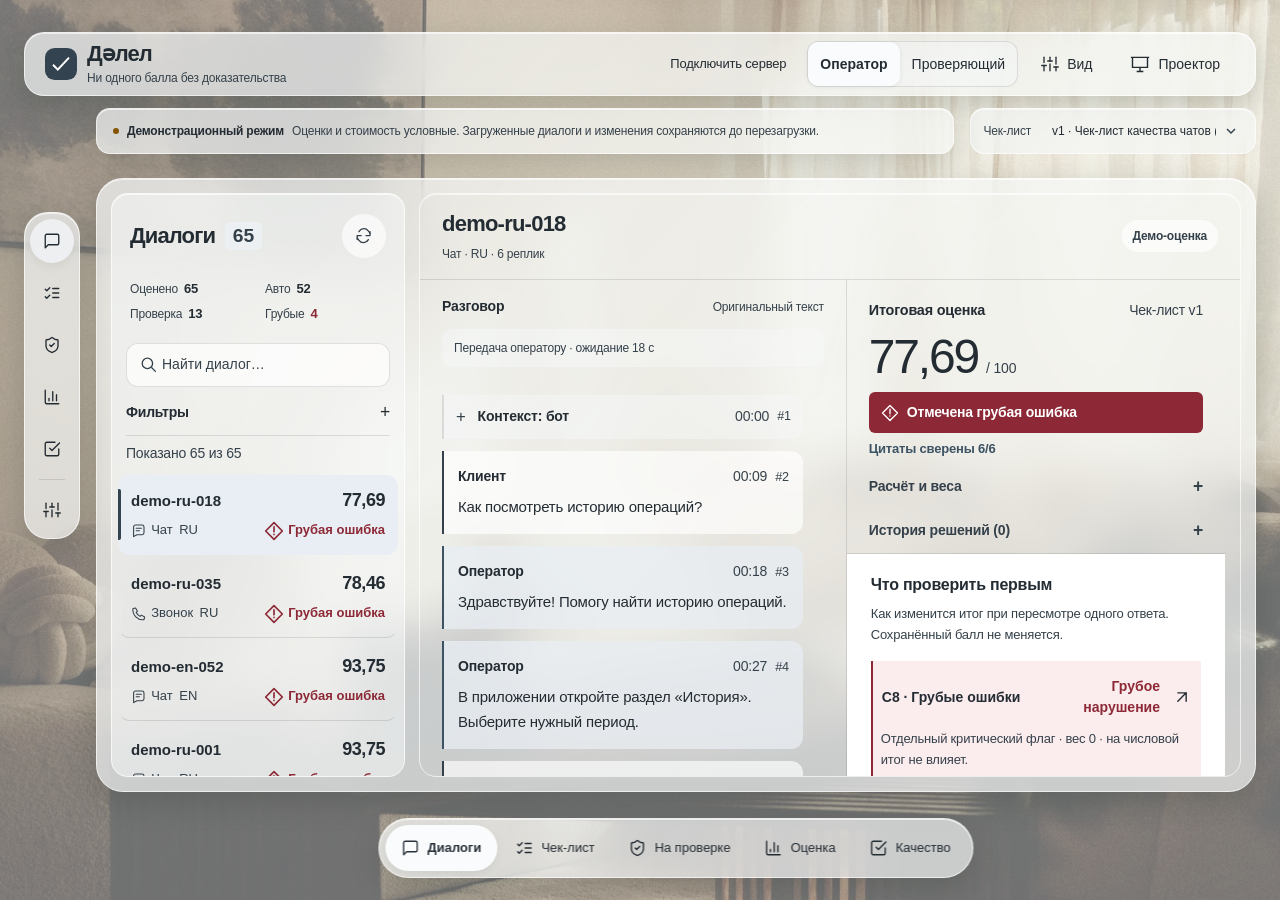
==== commit b7b021b2: "Дәлел — обновление: слайды, исправления живого показа, локальная модель измерена (qwen2.5 7B офлайн," ====
--- a/web/index.html
+++ b/web/index.html
@@ -10,6 +10,7 @@
   <link rel="stylesheet" href="./css/run-warning.css">
   <link rel="stylesheet" href="./css/glass.css">
   <link rel="stylesheet" href="./css/workspace-polish.css">
+  <link rel="stylesheet" href="./css/projector.css">
 </head>
 <body style="margin:0">
   <div class="cqa-root">
--- a/web/css/projector.css
+++ b/web/css/projector.css
@@ -0,0 +1,36 @@
+/* P mode: the score and verbatim evidence must survive the glass theme overrides.
+   Long conversations/results keep their own scroll regions; nothing is line-clamped. */
+.cqa-root.gl-theme.projector .cqa-card__total { flex-wrap: wrap; }
+.cqa-root.gl-theme.projector .cqa-card__total strong { font-size: 80px; line-height: 1.05; }
+.cqa-root.gl-theme.projector .cqa-card__total--incomplete strong { font-size: 28px; line-height: 1.3; }
+.cqa-root.gl-theme.projector .cqa-card__evidence blockquote { font-size: 24px; line-height: 1.45; font-weight: 550; }
+.cqa-root.gl-theme.projector .cqa-card__evidence { border-left-width: 4px; padding-left: 14px; }
+.cqa-root.gl-theme.projector .cqa-card__critical { gap: 12px; font-size: 18px; line-height: 1.4; padding: 12px; overflow-wrap: anywhere; }
+.cqa-root.gl-theme.projector .cqa-card__critical .cqa-card__icon { width: 32px; height: 32px; flex-basis: 32px; stroke-width: 2; }
+.cqa-root.gl-theme.projector .cqa-card__criterion-heading { flex-wrap: wrap; min-height: 44px; }
+.cqa-root.gl-theme.projector .cqa-card__criterion-title { flex-basis: 60%; }
+.cqa-root.gl-theme.projector .cqa-card__answer { white-space: normal; overflow-wrap: anywhere; max-width: 100%; }
+.cqa-root.gl-theme.projector .cqa-card__score-heading { flex-wrap: wrap; }
+.cqa-root.gl-theme.projector .cqa-card__subtitle,
+.cqa-root.gl-theme.projector .cqa-card__panel-heading > span,
+.cqa-root.gl-theme.projector .cqa-card__handoff { font-size: 16px; }
+.cqa-root.gl-theme.projector .cqa-card__panel-heading h3 { font-size: 18px; }
+
+@media (min-width: 1024px) and (min-height: 650px) {
+  .cqa-root.gl-theme.projector {
+    grid-template-columns: minmax(0, 1fr) auto;
+    grid-template-rows: auto auto auto minmax(0, 1fr);
+    height: 100dvh; min-height: 0;
+    padding: 12px 16px 84px; gap: 8px 12px;
+  }
+  .cqa-root.gl-theme.projector > .cqa-header { grid-column: 1/-1; }
+  .cqa-root.gl-theme.projector > .cqa-mode-strip { grid-column: 1; }
+  .cqa-root.gl-theme.projector > .cqa-navigation { grid-column: 2; }
+  .cqa-root.gl-theme.projector > :is(.cqa-run-warning, .cqa-workspace) { grid-column: 1/-1; }
+  .cqa-root.gl-theme.projector .gl-rail { display: none; }
+  .cqa-root.gl-theme.projector .cqa-workspace { min-height: 0; padding: 10px; }
+  .cqa-root.gl-theme.projector .cqa-dialogues-layout { grid-template-columns: 260px minmax(0, 1fr); height: 100%; min-height: 0; }
+  .cqa-root.gl-theme.projector .cqa-card__header { padding: 10px 18px; }
+  .cqa-root.gl-theme.projector .cqa-card__score-summary { padding: 14px 18px 0; }
+  .cqa-root.gl-theme.projector .cqa-navigation .cqa-tabs { left: 50%; bottom: 12px; }
+}
